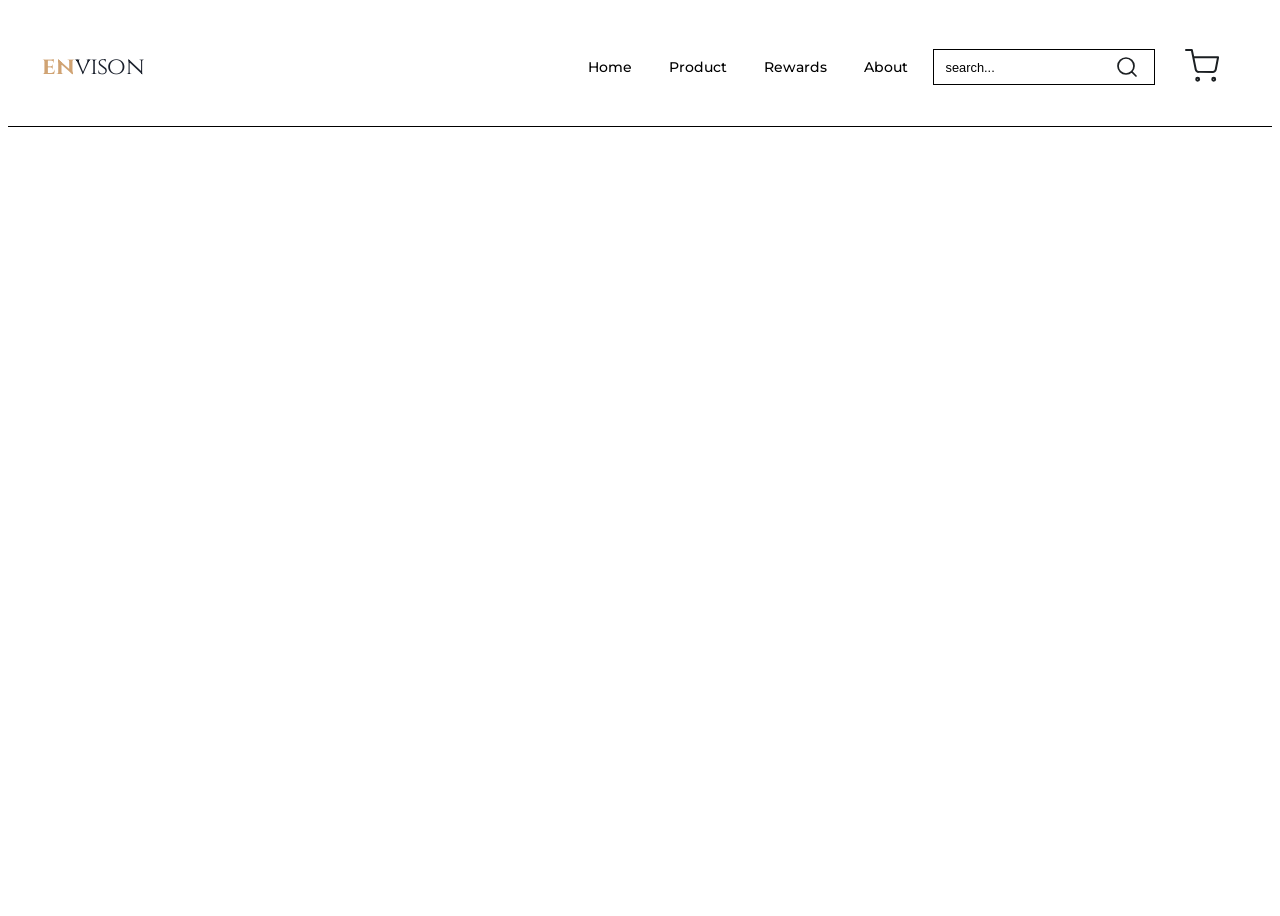
==== about.html @ c106ba1b "hell yeah" ====
<!DOCTYPE html>
<html lang="en">
<head>
    <meta charset="UTF-8">
    <meta name="viewport" content="width=device-width, initial-scale=1.0">
    <title>envision</title>
    <link rel="stylesheet" href="styles.css">
</head>
<body>
    <header class="nav">
        <div class="nav-inner">
        <a href="index.html" class="brand">
            <span class="brand-first">en</span>
            <span class="brand-second">vison</span>
        </a>
        <!-- menu -->
        <input type="checkbox" id="menu-toggle" class="menu-toggle">
        <label for="menu-toggle" class="hamburger">
            <span></span>
        </label>

        <ul class="menu">
            <li><a href="index.html">Home</a></li>
            <li><a href="">Product</a></li>
            <li><a href="">Rewards</a></li>
            <li><a href="">About</a></li>
            <form action=""class="search">
                <input type="search" placeholder="search..." required>
                <button type="submit">
                    <svg width="35" height="35" viewBox="0 0 35 35" fill="none" xmlns="http://www.w3.org/2000/svg">
                        <path d="M30.625 30.625L24.2812 24.2812M27.7083 16.0417C27.7083 22.485 22.485 27.7083 16.0417 27.7083C9.59834 27.7083 4.375 22.485 4.375 16.0417C4.375 9.59834 9.59834 4.375 16.0417 4.375C22.485 4.375 27.7083 9.59834 27.7083 16.0417Z" stroke="#1B1F22" stroke-width="2.5" stroke-linecap="round" stroke-linejoin="round"/>
                    </svg>
        
                </button>
                </form>
                <button class="nav-btn">
                    <a href="#" class="btn">
                        <svg width="35" height="33" viewBox="0 0 35 33" fill="none" xmlns="http://www.w3.org/2000/svg">
                            <path d="M1 1H6.83333L10.7417 20.5271C10.875 21.1985 11.2403 21.8016 11.7735 22.2309C12.3067 22.6601 12.9739 22.8881 13.6583 22.875H27.8333C28.5177 22.8881 29.1849 22.6601 29.7182 22.2309C30.2514 21.8016 30.6166 21.1985 30.75 20.5271L33.0833 8.29167H8.29167M14.125 30.1667C14.125 30.9721 13.4721 31.625 12.6667 31.625C11.8613 31.625 11.2083 30.9721 11.2083 30.1667C11.2083 29.3613 11.8613 28.7083 12.6667 28.7083C13.4721 28.7083 14.125 29.3613 14.125 30.1667ZM30.1667 30.1667C30.1667 30.9721 29.5137 31.625 28.7083 31.625C27.9029 31.625 27.25 30.9721 27.25 30.1667C27.25 29.3613 27.9029 28.7083 28.7083 28.7083C29.5137 28.7083 30.1667 29.3613 30.1667 30.1667Z" stroke="#1B1F22" stroke-width="2" stroke-linecap="round" stroke-linejoin="round"/>
                        </svg>
                    </a>
                </button>
        </ul>
        </div>
    </header>

    <main>
        
    </main>
    <script></script>
</body>
</html>
---- styles.css ----
@import url('https://fonts.googleapis.com/css2?family=Cinzel:wght@400..900&family=MonteCarlo&family=Montserrat:ital,wght@0,100..900;1,100..900&display=swap');
:root{
    --stroke: black;
    --text: rgb(0, 0, 0);
    --maxw: 1600px;
    --surface: white;
    --hitamp: #1A202C;
    --gold: #D0A373;
    --pblue: #3B5D79;
    --ogrey: #CFD4DA;
}
body {
    font-family: montserrat, cinzel, montecarlo;
    min-height: 100vh;
    color: var(--text);
    line-height: 1.45;
}
a{
    color: unset;
    text-decoration: none;
}

.nav{
    position: sticky;
    top: 0;
    background-color: white;
    padding: clamp(0.5rem, 1vw + 0.2rem, 1rem) clamp(1rem, 2vw + 0.5rem, 3rem);
    border-bottom: 1.5px solid var(--stroke);
    z-index: 100;
}

.nav-inner{
    max-width: var(--maxw);
    margin: auto;
    display: flex;
    align-items: center;
    justify-content: space-between;
    
}

.brand {
    display: flex;
    align-items: center;
    text-decoration: none;
    font-size: clamp(1.1rem, 2vw, 1.5rem);
    line-height: 1.5;

}
.brand-first{
    font-family: cinzel, sans-serif;
    font-weight: 700;
    color: var(--gold);
}

.brand-second{
    font-family: cinzel, serif;
    color: var(--hitamp);
    letter-spacing: -0.03em;
}

.menu {
    display: flex;
    align-items: center;
    gap: clamp(0.75rem, 1vw, 1.5rem);
    list-style: none;
}

.menu a{
    text-decoration: none;
    padding: 0.5rem 0.75rem;
    font-size: clamp(0.9rem, 0.9vw, 1.05rem);
    font-weight: 500;
    color: black;
    transition: 0.2s;
}

.menu a:hover{
    color:var(--gold);
}

.search{
    position: relative;
}

.search input{
    width: 100%;
    padding: 0.6rem 2.5rem 0.6rem 0.75rem;
    font-size: 0.8rem;
    color: black;
    border: 1px solid black;
    outline: none;
}

.search input::placeholder{
    color: black;

}

.search button{
    position: absolute;
    right: 0.6rem;
    top: 50%;
    transform: translateY(-50%);
    -webkit-transform: translateY(-50%);
    -moz-transform: translateY(-50%);
    -ms-transform: translateY(-50%);
    -o-transform: translateY(-50%);
    background-color: none;
    cursor: pointer;
    color: black;
    display: flex;
    align-items: center;
}

.search svg{
    width: clamp(18px, 2vw, 24px);
    height: clamp(18px, 2vw, 24px);
    
}

.nav-btn{
    display: flex;
    align-items: center;
    justify-content: center;
}

button{
    background-color: transparent;
    border: none;
}
.menu-toggle{
    display: none;
}
.hamburger {
    display: none;
    width: clamp(40px, 6vw, 45px);
    height: clamp(40px,6vw, 45px);
    align-items: center;
    border: 12px;
    background-color: rgb(255, 255, 255);
    cursor: pointer;
}

.hamburger span,
.hamburger span::before,
.hamburger span::after{
    display: block;
    width: 18px;
    height: 2px;
    background: rgb(0, 0, 0);
    position: relative;
    content: "";
    transition: transform 0.25s ease, top 0.25s ease, background 0.25s ease;
    -webkit-transition: transform 0.25s ease, top 0.25s ease, background 0.25s ease;
    -moz-transition: transform 0.25s ease, top 0.25s ease, background 0.25s ease;
    -ms-transition: transform 0.25s ease, top 0.25s ease, background 0.25s ease;
    -o-transition: transform 0.25s ease, top 0.25s ease, background 0.25s ease;
    transform-origin: center;
}

.hamburger span::before{
    position: absolute;
    top: -6px;
}

.hamburger span::after{
    position: absolute;
    top: 6px;

}

.hero-img{
    width: auto;
    display: flex;
    justify-content: center;
    
    padding: clamp(1.5rem, 3vw + 0.5rem, 5rem) clamp(1rem, 2vw + 0.5rem, 3rem);
    margin: auto;

}
.hero-img img{
    width: 100%;
    max-width: 1235px;
    margin: 0 auto;

}

.tagline{
    gap: 10px;
    display: flex;
    justify-content: center;
    align-items: baseline;
}
.tagline1{

    font-family: cinzel;
    font-size : clamp(1.1rem, 2vw, 1.5rem);
    line-height: 1.5;
}
.tagline2{

    font-family: montecarlo;
    font-size : clamp(2.2rem, 2vw, 3rem);
    color: var(--gold);
}
.separator{
    padding: 30px;
}


.new-arrival{
    font-family: cinzel;
    font-size: clamp(1.1rem, 2vw, 1.5rem);
    display: flex;
    align-items: center;
    justify-content: center;
    width: 100%;
    gap: 20px;
}
.new-arrival span{
    font-weight: 400;
}
.new-arrival b{
    display: block;
    flex: 1;
    height: 1px;
    background-color: black;
}
.content-grid{
    display: grid;
    padding: clamp(0.5rem, 1vw + 0.2rem, 1rem) clamp(1rem, 2vw + 0.5rem, 3rem);
    grid-template-columns: repeat(3, 1fr);
    max-width: var(--maxw);
    gap: 15px;
    margin: 0 auto;
    
}
.content img{
    width: 100%;
    height: auto;
    display: block;
}
.info{
    display: flex;
    flex-direction: column;
    justify-content: center;
    align-items: center;
}
.product-name{
    font-family: cinzel;
    font-size: clamp(0.9rem, 1.5vw + 0.2rem, 1.2rem);
    font-weight: 400;
    margin-top: 15px;
    margin-bottom: 5px;
}
.harga{
    margin-top: 0;
    font-family: montserrat;
    font-size: clamp(0.8rem, 1vw + 0.2rem, 1rem);
    font-weight: 700;
}
.container{
    margin: 0 auto;
    padding: clamp(0.5rem, 1vw + 0.2rem, 1rem) clamp(1rem, 2vw + 0.5rem, 3rem);
    gap: 15px;
    text-align: center;
}
.listproduct .item img{
    width: 100%;
}

.listproduct{
    display: grid;
    grid-template-columns: repeat(3, 1fr);
    gap: 30px;
    margin: 0 auto;
    max-width: var(--maxw);
}
.product-title{
    font-family: cinzel;
    font-size: clamp(1.1rem, 2vw, 1.5rem);
    margin-top: clamp(2.5rem, 4vw, 3.75rem);
    margin-bottom: clamp(1.8rem, 3vw, 2.8rem);

}

.item h2{
    font-family: cinzel;
    font-weight: 400;
    font-size: clamp(1rem, 1.2vw + 0.1rem, 1.35rem);
    margin-top: 15px;
    margin-bottom: 5px;
}
.item .price{
    font-weight: 700;
    font-family: montserrat;
    font-size: clamp(0.85rem, 1vw, 1.1rem);
}

/* detail.html */
.detail{
    display: grid;
    grid-template-columns: repeat(2, 1fr);
    margin: 0 auto;
    max-width: var(--maxw);
    gap: 30px;
    justify-content: start;
}
.detail .image{
    width: 100%;
}

.detail .image img{
    width: 100%;
    height: auto;
    display: block;
}
.detail .konten{
    display: flex;
    flex-direction: column;
    align-items: center;
    justify-content: flex-start;
    padding-top: 20px;

    width: 100%;
}
.konten .name{
    font-family: cinzel;
    font-size: clamp(1.8rem, 4vw, 2.5rem);
    border-bottom: 1.5px solid var(--stroke);
    max-width: 400px;
    width: 100%;
    font-weight: 400;
}
.detail .price{
    font-size: clamp(1.2rem, 2.5vw, 1.5rem);
    font-family: montserrat;
    font-weight: 700;
}
.buttons{
    display: flex;
    flex-direction: column;
    align-items: center;
    gap: clamp(0.7rem, 1.2vw, 1rem);
    margin-top: clamp(1.5rem, 3vw, 2rem);
    margin-bottom: clamp(1.5rem, 3vw, 2rem);
    width: 100%;
    max-width: 400px
}
.buttons button{
    width: 100%;
    padding: clamp(0.9rem, 1.8vw, 1.15rem) clamp(1.2rem, 2vw, 1.5rem);
    font-family: montserrat;
    font-weight: 600;
    letter-spacing: 0.05em;
    text-transform: lowercase;
    border-radius: 2px;
    cursor: pointer;
    display: flex;
    align-items: center;
    justify-content: center;
    transition: background-color 0.3s ease;
}
.buttons button:first-child{
    background-color: var(--gold);
    color: white;
}
.buttons button:first-child:hover{
    background-color: #b98f5f;
}
.buttons button:last-child{
    background-color: var(--hitamp);
    color: white;
}
.buttons button:last-child:hover{
    background-color: #2a3444;
}
.buttons button:last-child span{
    display: inline-flex;
    align-items: center;
    justify-content: center;
    width: 0;
    opacity: 0;
    margin-left: 0;
    overflow: hidden;
    transition: width 0.3s ease, opacity 0.3s ease, margin-left 0.3s ease;
}
.buttons button:last-child:hover span{
    width: clamp(16px, 2vw, 22px);
    opacity: 1;
    margin-left: clamp(6px, 1vw, 10px)
}
.buttons button:last-child svg{
    width: 100%;
    height: auto;
}

.buttons button:last-child svg path{
    stroke: white;
}
.detailed .description-title{
    text-align: left;
    font-family: montserrat;
    font-weight: 600;
    margin-top: clamp(1rem, 2vw, 1.5rem);
    font-size: clamp(1.1rem, 2vw, 1.5rem);
    margin-bottom: clamp(1rem, 2vw, 1.5rem);
}
.detailed .description{
    text-align: left;
    font-size: clamp(1.1rem, 2vw, 1.5rem);
    font-family: montserrat;
}
.cart-step{
    display: flex;
    justify-content: center;
    gap: 8px;
}
.cart-step a,
.cart-step div{
    display: flex;
    align-items: center;
    justify-content: center;
}
.cart-step svg{
    display: flex;
    align-items: center;
    justify-content: center;
}
/* responsive */
@media(max-width: 900px){
    .menu{
        position: absolute;
        top: 100%;
        left: 0;
        right: 0;
        flex-direction: column;
        align-items: center;
        gap: 1rem;
        background-color: white;
        max-height: 0;
        padding: 0;
        opacity: 0;
        overflow: hidden;
        pointer-events: none;
        transition: max-height 0.4s ease, opacity 0.4s ease, padding 0.4s ease;
        -webkit-transition: max-height 0.4s ease, opacity 0.4s ease, padding 0.4s ease;
        -moz-transition: max-height 0.4s ease, opacity 0.4s ease, padding 0.4s ease;
        -ms-transition: max-height 0.4s ease, opacity 0.4s ease, padding 0.4s ease;
        -o-transition: max-height 0.4s ease, opacity 0.4s ease, padding 0.4s ease;
    }

    .menu li{
        display: flex;
        align-items: center;
        justify-content: center;
        width: 90%;
        border-bottom: 1px solid white;
    }

    .menu li a{
        padding: 10px 0;
    }

    .menu .search,
    .menu .nav-btn{
        width: 90%;
        margin-top: 1rem;
    }

    .menu-toggle:checked~.menu{
        max-height: 100vw;
        height: 100vw;
        padding: 1.5rem 0;
        opacity: 1;
        pointer-events: auto;
    }

    .hamburger{
        display: flex;
    }

    .menu-toggle:checked~.hamburger span{
        background: transparent;
    }
    .menu-toggle:checked~.hamburger span::before{
        top: 0;
        transform: rotate(45deg);
        -webkit-transform: rotate(45deg);
        -moz-transform: rotate(45deg);
        -ms-transform: rotate(45deg);
        -o-transform: rotate(45deg);
    }
    .menu-toggle:checked~.hamburger span::after{
        top: 0;
        transform: rotate(-45deg);
        -webkit-transform: rotate(-45deg);
        -moz-transform: rotate(-45deg);
        -ms-transform: rotate(-45deg);
        -o-transform: rotate(-45deg);
    }
    .hero-img{
        max-width: 100%;
        padding: 0 0    ;
    }
    .listproduct .item img{
        max-width: 100%;
        padding: 0 0;
}
}

@media screen and (max-width: 768px) {
    .content-grid {

        grid-template-columns: repeat(2, 1fr);
        gap: 30px;
    }
    .listproduct{
        grid-template-columns: repeat(2, 1fr);
        gap: 30px;
    }
    .detail{
        grid-template-columns: repeat(1, 1fr);
    }
    .detailed .description-title{
        text-align: center;
    }
}
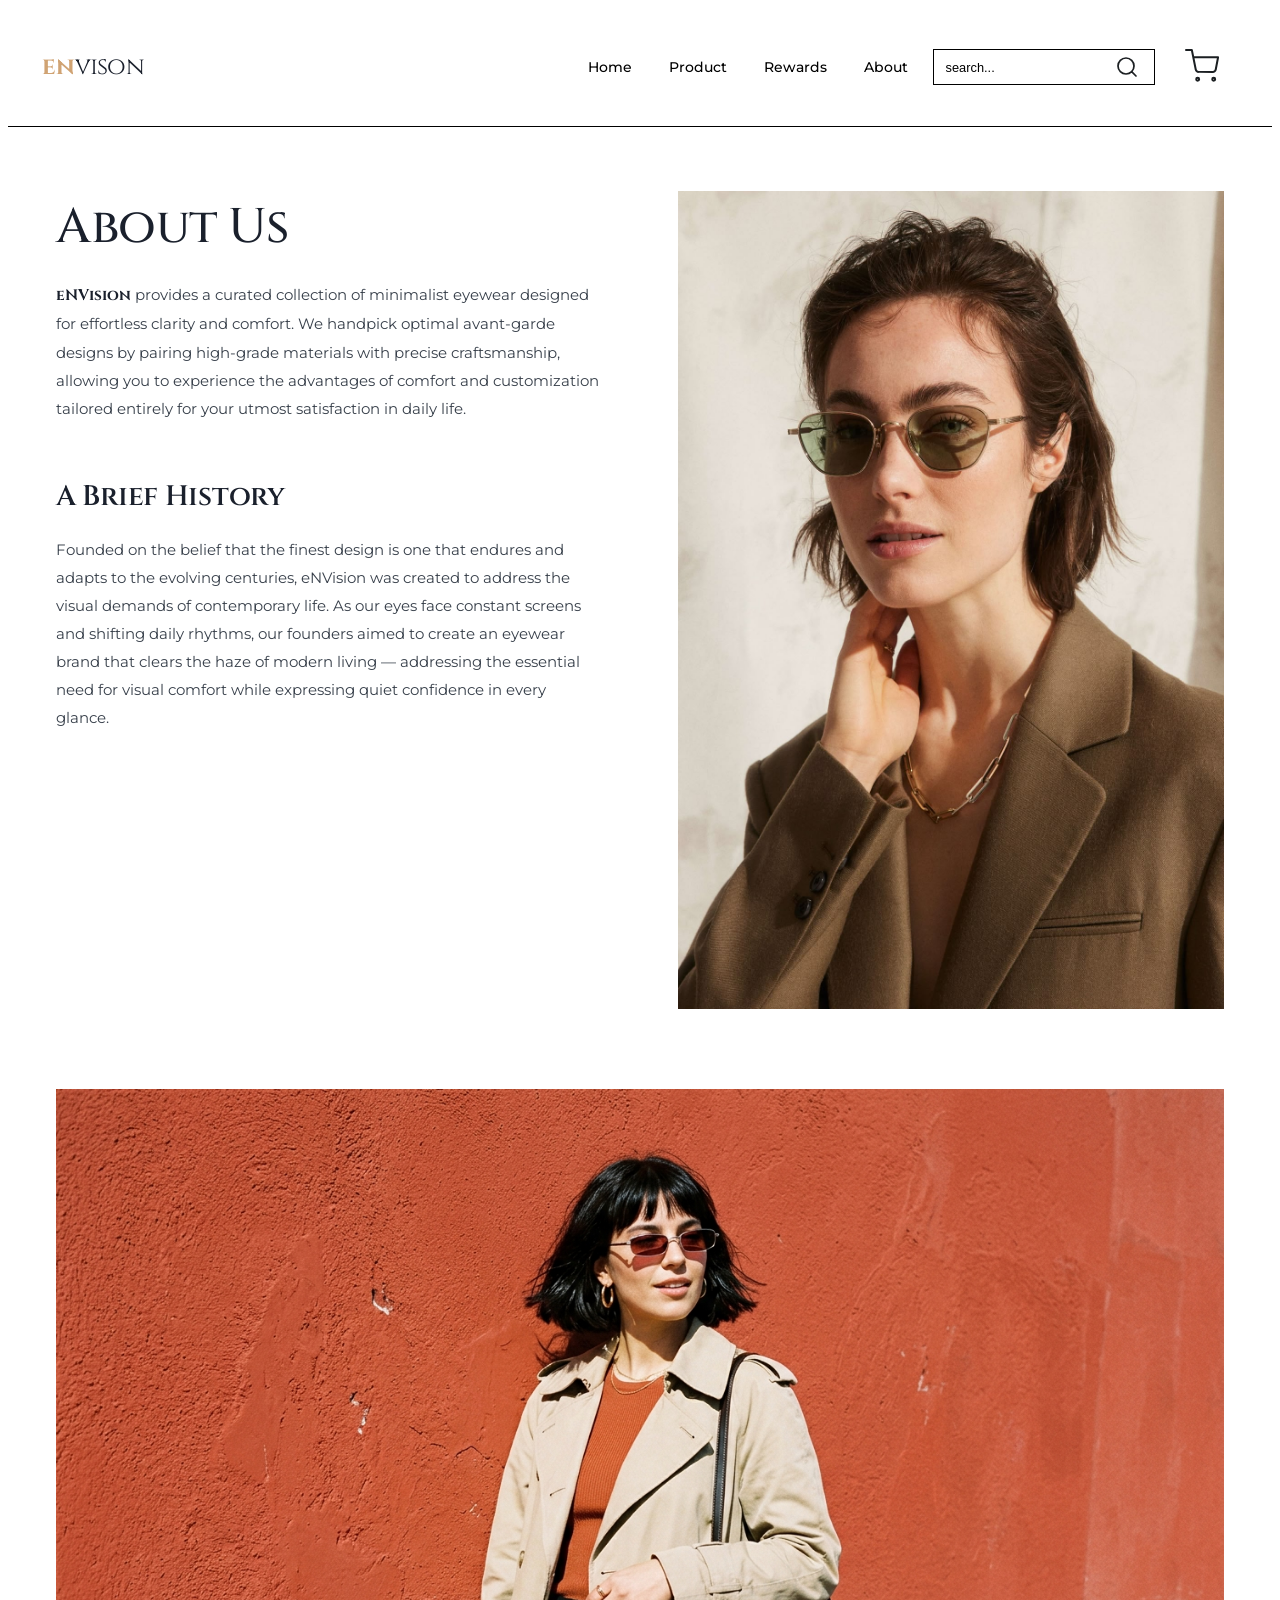
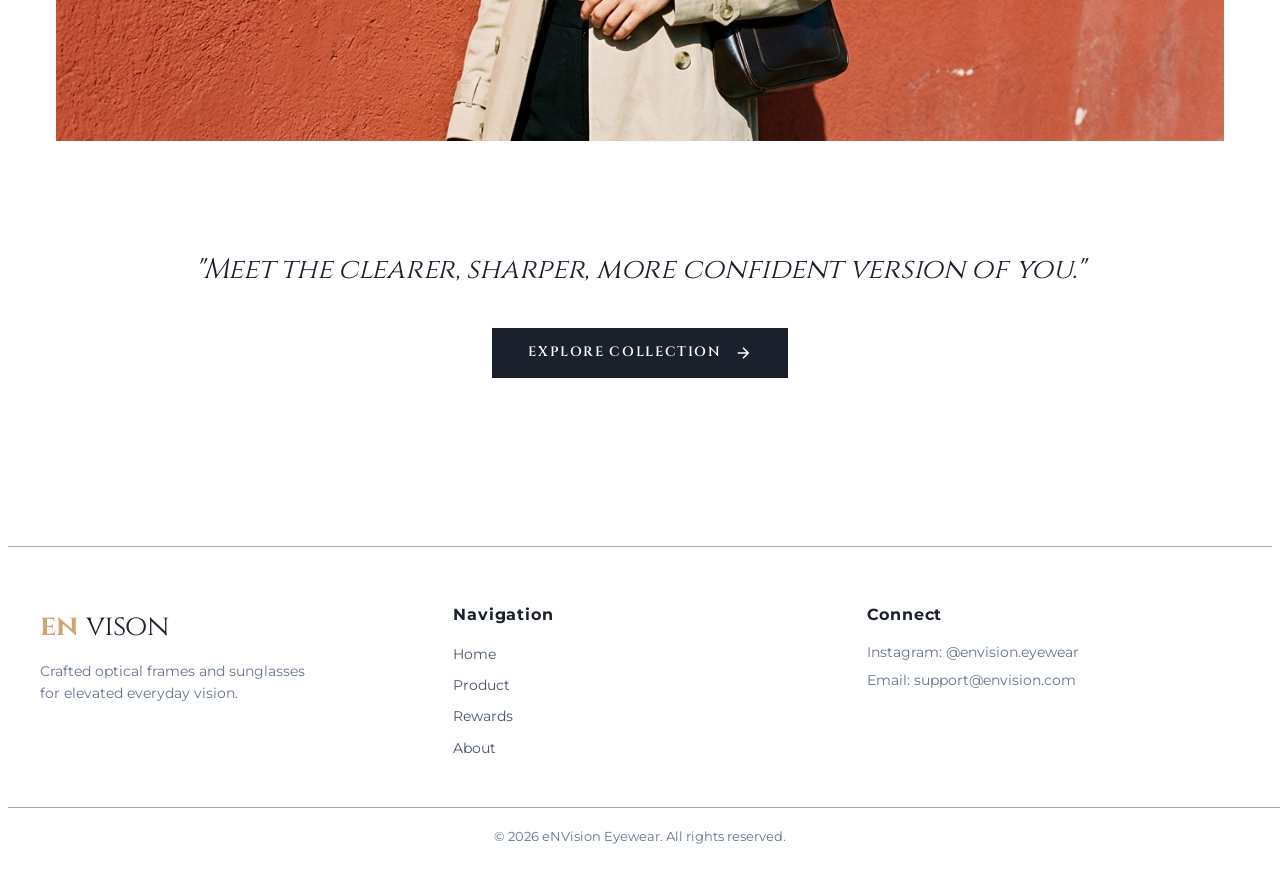
==== commit 0a551691: "yey jadi" ====
--- a/about.html
+++ b/about.html
@@ -21,9 +21,9 @@
 
         <ul class="menu">
             <li><a href="index.html">Home</a></li>
-            <li><a href="">Product</a></li>
-            <li><a href="">Rewards</a></li>
-            <li><a href="">About</a></li>
+            <li><a href="product.html">Product</a></li>
+            <li><a href="rewards.html">Rewards</a></li>
+            <li><a href="about.html">About</a></li>
             <form action=""class="search">
                 <input type="search" placeholder="search..." required>
                 <button type="submit">
@@ -34,19 +34,90 @@
                 </button>
                 </form>
                 <button class="nav-btn">
-                    <a href="#" class="btn">
-                        <svg width="35" height="33" viewBox="0 0 35 33" fill="none" xmlns="http://www.w3.org/2000/svg">
-                            <path d="M1 1H6.83333L10.7417 20.5271C10.875 21.1985 11.2403 21.8016 11.7735 22.2309C12.3067 22.6601 12.9739 22.8881 13.6583 22.875H27.8333C28.5177 22.8881 29.1849 22.6601 29.7182 22.2309C30.2514 21.8016 30.6166 21.1985 30.75 20.5271L33.0833 8.29167H8.29167M14.125 30.1667C14.125 30.9721 13.4721 31.625 12.6667 31.625C11.8613 31.625 11.2083 30.9721 11.2083 30.1667C11.2083 29.3613 11.8613 28.7083 12.6667 28.7083C13.4721 28.7083 14.125 29.3613 14.125 30.1667ZM30.1667 30.1667C30.1667 30.9721 29.5137 31.625 28.7083 31.625C27.9029 31.625 27.25 30.9721 27.25 30.1667C27.25 29.3613 27.9029 28.7083 28.7083 28.7083C29.5137 28.7083 30.1667 29.3613 30.1667 30.1667Z" stroke="#1B1F22" stroke-width="2" stroke-linecap="round" stroke-linejoin="round"/>
-                        </svg>
+                    <a href="cart.html" class="btn cart-icon-wrapper">
+                        <span class="icon-box">
+                            <svg width="35" height="33" viewBox="0 0 35 33" fill="none" xmlns="http://www.w3.org/2000/svg">
+                                <path d="M1 1H6.83333L10.7417 20.5271C10.875 21.1985 11.2403 21.8016 11.7735 22.2309C12.3067 22.6601 12.9739 22.8881 13.6583 22.875H27.8333C28.5177 22.8881 29.1849 22.6601 29.7182 22.2309C30.2514 21.8016 30.6166 21.1985 30.75 20.5271L33.0833 8.29167H8.29167M14.125 30.1667C14.125 30.9721 13.4721 31.625 12.6667 31.625C11.8613 31.625 11.2083 30.9721 11.2083 30.1667C11.2083 29.3613 11.8613 28.7083 12.6667 28.7083C13.4721 28.7083 14.125 29.3613 14.125 30.1667ZM30.1667 30.1667C30.1667 30.9721 29.5137 31.625 28.7083 31.625C27.9029 31.625 27.25 30.9721 27.25 30.1667C27.25 29.3613 27.9029 28.7083 28.7083 28.7083C29.5137 28.7083 30.1667 29.3613 30.1667 30.1667Z" stroke="#1B1F22" stroke-width="2" stroke-linecap="round" stroke-linejoin="round"/>
+                            </svg>
+                            <span class="cart-count hidden">0</span>
+                        </span>
                     </a>
                 </button>
         </ul>
         </div>
     </header>
 
-    <main>
-        
+    <main >
+        <div class="about-container">
+            <section class="about-split-section">
+            <div class="about-text-content">
+                <div class="about-block">
+                    <h1 class="about-main-heading">About Us</h1>
+                    <p class="about-body-p">
+                        <strong>eNVision</strong> provides a curated collection of minimalist eyewear designed for effortless clarity and comfort. We handpick optimal avant-garde designs by pairing high-grade materials with precise craftsmanship, allowing you to experience the advantages of comfort and customization tailored entirely for your utmost satisfaction in daily life.
+                    </p>
+                </div>
+
+                <div class="about-block">
+                    <h2 class="about-sub-heading">A Brief History</h2>
+                    <p class="about-body-p">
+                        Founded on the belief that the finest design is one that endures and adapts to the evolving centuries, eNVision was created to address the visual demands of contemporary life. As our eyes face constant screens and shifting daily rhythms, our founders aimed to create an eyewear brand that clears the haze of modern living — addressing the essential need for visual comfort while expressing quiet confidence in every glance.
+                    </p>
+                </div>
+            </div>
+
+            <div class="about-media-col">
+                <div class="about-portrait-holder">
+                    <img src="./images/model.jpg" alt="eNVision Lifestyle Model">
+                </div>
+            </div>
+            </section>
+
+            <section class="about-banner-section">
+                <div class="about-banner-holder">
+                    <img src="./images/model2.jpg" alt="eNVision Red Lens Eyewear Editorial Model Banner">
+                </div>
+            </section>
+
+            <section class="about-quote-section">
+                <p class="about-quote-text">
+                    "Meet the clearer, sharper, more confident version of you."
+                </p>
+                <a href="product.html" class="about-cta-btn">
+                    Explore Collection
+                    <svg width="18" height="18" viewBox="0 0 24 24" fill="none" stroke="currentColor" stroke-width="2"><path d="M5 12h14M12 5l7 7-7 7"/></svg>
+                </a>
+            </section>
+        </div>
     </main>
-    <script></script>
+        <footer class="footer">
+        <div class="footer-container">
+            <div class="footer-brand">
+                <a href="index.html" class="brand">
+                    <span class="brand-first">en</span>
+                    <span class="brand-second">vison</span>
+                </a>
+                <p class="footer-desc">Crafted optical frames and sunglasses for elevated everyday vision.</p>
+            </div>
+            <div class="footer-links">
+                <h4>Navigation</h4>
+                <ul>
+                    <li><a href="index.html">Home</a></li>
+                    <li><a href="product.html">Product</a></li>
+                    <li><a href="rewards.html">Rewards</a></li>
+                    <li><a href="about.html">About</a></li>
+                </ul>
+            </div>
+            <div class="footer-contact">
+                <h4>Connect</h4>
+                <p>Instagram: @envision.eyewear</p>
+                <p>Email: support@envision.com</p>
+            </div>
+        </div>
+        <div class="footer-bottom">
+            <p>&copy; 2026 eNVision Eyewear. All rights reserved.</p>
+        </div>
+    </footer>
+    <script src="script.js"></script>
 </body>
 </html>
--- a/styles.css
+++ b/styles.css
@@ -10,6 +10,7 @@
     --pblue: #3B5D79;
     --ogrey: #CFD4DA;
 }
+
 body {
     font-family: montserrat, cinzel, montecarlo;
     min-height: 100vh;
@@ -415,7 +416,10 @@
 .cart-step{
     display: flex;
     justify-content: center;
-    gap: 8px;
+    gap: 2vw;
+    padding-top: 2rem;
+    padding-bottom: 2rem;
+
 }
 .cart-step a,
 .cart-step div{
@@ -423,11 +427,590 @@
     align-items: center;
     justify-content: center;
 }
-.cart-step svg{
-    display: flex;
+.cart-step h2{
+    font-size: clamp(1.1rem, 2vw, 1.5rem);
+}
+.cart-active,
+.cart-inactive{
+    gap: 0.5vw;
+}
+
+
+.cart-step .num{
+    display: flex;
+    color: white;
+    height: clamp(1.8rem, 2vw, 3rem);
+    width: clamp(1.8rem, 2vw, 3rem);
     align-items: center;
     justify-content: center;
-}
+    border-radius: 360%;
+    -webkit-border-radius: 360%;
+    -moz-border-radius: 360%;
+    -ms-border-radius: 360%;
+    -o-border-radius: 360%;
+}
+.cart-active .num{
+    background-color: black;
+}
+.cart-active h2{
+    color: black;
+    font-family: montserrat;
+}
+
+.cart-inactive .num{
+    background-color: gray;
+    opacity: 0.8;
+}
+
+.cart-inactive h2{
+    font-family: montserrat;
+    color: gray;
+    opacity: 0.8;
+}
+.cart-inactive:hover .num{
+    background-color: black;
+    opacity: 0.9;
+}
+.cart-inactive:hover h2:hover{
+    color: black;
+    opacity: 0.9;
+}
+
+.greetings{
+    display: none;
+    text-align: center;
+    font-family: montserrat, sans-serif;
+    font-size: 1.5rem;
+    padding-top: 2rem;
+    padding-bottom: 1rem;
+}
+
+.cart{
+    padding: clamp(0.5rem, 1vw + 0.2rem, 1.5rem) clamp(1rem, 2vw + 0.5rem, 3rem);
+    max-width: var(--maxw);
+    margin: auto;
+}
+
+.cart-header{
+    display: flex;
+    padding: 10px 0;
+    font-weight: bold;
+    font-family: montserrat;
+    border-bottom: 1px solid #ccc;
+}
+
+.cart-header span{
+    flex: 1;
+    text-align: center;
+}
+
+.cart-header span:first-child{
+    flex: 2;
+    text-align: left;
+}
+
+.cart-item{
+    display: flex;
+    text-align: center;
+    padding: 15px 0;
+    border-bottom: 1px solid #ccc;
+}
+
+.cart-item .product{
+    flex: 2;
+    display: flex;
+    align-items: center;
+
+}
+.cart-item .product .product-detail{
+    margin-left: 15px;
+    text-align: left;
+}
+
+.cart-item img{
+    width: 80px;
+
+}
+.cart-item p{
+    margin: 0;
+}
+
+.cart-item :is(.price, .quantity, .total-price, .remove){
+    flex:1;
+    display: flex;
+    align-items: center;
+    justify-content: center;
+}
+.cart-item .quantity input{
+    width: 50px;
+    padding: 5px;
+    border: 1px solid #ccc;
+    outline: none;
+    text-align: center;
+}
+
+.cart-item .remove{
+
+    background-color: transparent;
+    border: none;
+    color: #333;
+    cursor: pointer;
+}
+.cart-total{
+    width: 400px;
+    margin: 50px 0 0 auto;
+}
+.cart-total h3{
+    margin-bottom: 15px;
+}
+.cart-total p{
+    display: flex;
+    justify-content: space-between;
+}
+
+.cart-total p:not(:last-of-type){
+    border-bottom: 1px solid #ccc;
+    padding-bottom: 8px;
+    margin-bottom: 8px;
+}
+
+.cart-total p:last-of-type{
+    font-weight: bold;
+}
+
+.checkout-btn{
+    display: block;
+    font-family: montserrat;
+    font-weight: 600;
+    color: white;
+    background-color: black;
+    padding: 12px 30px;
+    margin: 30px 0 0 auto;
+    letter-spacing: 0.12em;
+    transition: all 0.3s ease;
+}
+.checkout-btn:hover {
+    background: var(--gold);
+    color: white;
+    transform: translateY(-2px);
+    box-shadow: 0 10px 20px rgba(208, 163, 115, 0.25);
+}
+/* checkout page */
+.checkout-container{
+    display: flex;
+    flex-wrap: wrap;
+    gap: 20px;
+    max-width: 1500px;
+    margin: 0 auto;
+    width: 100%;
+}
+.left-items{
+    flex: 1 1 100%;
+    box-sizing: border-box;
+    padding-left: 5px;
+    padding-right: 5px;
+}
+.right-items{
+    flex:1 1 100%;
+    box-sizing: border-box;
+    padding-left: 10px;
+}
+.form input,
+.form select,
+.note textarea {
+    width: 100%;
+    box-sizing: border-box;
+    padding: 1rem;
+    border-radius: 10px;
+    -webkit-border-radius: 10px;
+    -moz-border-radius: 10px;
+    -ms-border-radius: 10px;
+    -o-border-radius: 10px;
+    margin: 10px 0;
+    border: 1px solid var(--ogrey); /* Menghidupkan border tipis agar rapi */
+}
+.note textarea{
+    min-height: 120px;
+    resize: vertical;
+}
+
+.summary{
+    padding: 25px;
+    background:white;
+    border: black solid 1.5px;
+    border-radius: 5%;
+    -webkit-border-radius: 5%;
+    -moz-border-radius: 5%;
+    -ms-border-radius: 5%;
+    -o-border-radius: 5%;
+}
+.summary .cek_title{
+    font-family: montserrat;
+    border-bottom: var(--ogrey) solid 1px;
+    font-weight: 610;
+    font-size: 1.3rem;
+    padding-bottom:  15px;
+}
+.summary .quantity-total{
+    margin-top: 10px;
+    font: montserrat;
+    font-weight: 560;
+}
+.checkout-item{
+    display: flex;
+    text-align: left;
+    padding: 15px 0;
+    border-bottom: 1px solid #ccc;
+    gap: 15px;
+    align-items: flex-start;
+}
+.checkout-item img{
+    width: 100%;
+    height: 100%;
+    display: block;
+    object-fit: cover;
+}
+.checkout-item .cek_product{
+    flex: 0 0 90px;
+    width: 90px;
+    height: 90px;
+    overflow: hidden;
+}
+.checkout-item :is(.cek_price, .cek_quantity, .cek_total-price){
+    flex:1;
+    display: flex;
+    align-items: center;
+    justify-content: left;
+}
+.checkout-item .cek_name{
+    margin-top: 0;
+    margin-bottom: 5px;
+    font-family: cinzel;
+    font-weight: 700;
+}
+.checkout-item .cek_price{
+    font-size: 0.95rem;
+}
+.checkout-item .cek_quantity input{
+    width: 45px;
+    padding: 4px;
+    border: 1px solid var(--ogrey);
+    text-align: center;
+}
+
+.summary p{
+    display: flex;
+    justify-content: space-between;
+}
+
+.summarry p:not(:last-of-type){
+    border-bottom: 1px solid #ccc;
+    padding-bottom: 8px;
+    margin-bottom: 8px;
+}
+
+.summary p:last-of-type{
+    font-weight: bold;
+}
+.hidden{
+    display: none;
+}
+.card-row{
+    display: flex;
+    justify-content: space-between;
+}
+#place-order-btn{
+    margin: 2vw 0px 0px 0px;
+}
+
+/* complete */
+.complete-container{
+    display: flex;
+    justify-content: center;
+    align-items: center;
+    padding: clamp(2rem, 5vw, 5rem) 1rem;
+}
+.complete-box{
+    max-width: 480px;
+    width: 100%;
+    text-align: center;
+    border: 1.5px solid var(--stroke);
+    padding: clamp(2rem, 4vw, 3rem);
+}
+.complete-icon{
+    font-size: clamp(3rem, 6vw, 4rem);
+    color: var(--gold);
+    margin-bottom: 1rem;
+}
+.complete-title{
+    font-family: cinzel;
+    font-size: clamp(1.5rem, 3vw, 2rem);
+    font-weight: 400;
+    margin-bottom: 0.75rem;
+}
+.complete-text{
+    font-family: montserrat;
+    color: #444;
+    margin-bottom: 1.5rem;
+}
+.complete-order-id{
+    font-family: montserrat;
+    font-weight: 700;
+    margin-bottom: 2rem;
+}
+.complete-btn{
+    display: inline-block;
+    background-color: var(--hitamp);
+    color: white;
+    font-family: montserrat;
+    font-weight: 600;
+    padding: 0.9rem 2rem;
+    transition: background-color 0.3s ease;
+}
+.complete-btn:hover{
+    background-color: #2a3444;
+}
+/* cart pokoknya */
+.nav-btn .btn{
+    position: relative;
+}
+.cart-count{
+    display: flex;
+    justify-content: center;
+    text-align: center;
+    position: absolute;
+    top: -6px;
+    right: -6px;
+    background-color: var(--gold);
+    color: white;
+    font-family: montserrat;
+    font-size: 0.7rem;
+    font-weight: 700;
+    width: 18px;
+    height: 18px;
+    line-height: 18px;
+    text-align: center;
+    border-radius: 50%;
+    -webkit-border-radius: 50%;
+    -moz-border-radius: 50%;
+    -ms-border-radius: 50%;
+    -o-border-radius: 50%;
+    min-width: 18px;
+}
+.icon-box{
+    position: relative;
+    display: inline-flex;
+    line-height: 1;
+}
+
+/* header pokoknya */
+.about-container {
+    max-width: var(--maxw);
+    margin: 0 auto;
+    padding: clamp(2.5rem, 5vw, 4.5rem) clamp(1.25rem, 4vw, 3rem);
+}
+.about-split-section {
+    display: grid;
+    grid-template-columns: 1fr 1fr;
+    gap: clamp(2.5rem, 6vw, 5.5rem);
+    align-items: start;
+    margin-bottom: 5rem;
+}
+.about-text-content {
+    display: flex;
+    flex-direction: column;
+    gap: 3.5rem;
+    padding-top: 0.5rem;
+}
+.about-block {
+    display: flex;
+    flex-direction: column;
+}
+.about-main-heading {
+    font-family: 'Cinzel', serif;
+    font-size: clamp(2.2rem, 3.8vw, 3.4rem);
+    font-weight: 500;
+    line-height: 1.2;
+    color: var(--hitamp);
+    margin: 0 0 1.5rem;
+    letter-spacing: -0.01em;
+}
+.about-sub-heading {
+    font-family: 'Cinzel', serif;
+    font-size: clamp(1.4rem, 2.2vw, 1.85rem);
+    font-weight: 600;
+    line-height: 1.3;
+    color: var(--hitamp);
+    margin: 0 0 1.25rem;
+    letter-spacing: -0.01em;
+}
+.about-body-p {
+    font-family: 'Montserrat', sans-serif;
+    font-size: clamp(0.95rem, 1.05vw, 1.05rem);
+    line-height: 1.85;
+    color: #38404B;
+    margin: 0;
+    font-weight: 400;
+}
+.about-body-p strong {
+    font-family: 'Cinzel', serif;
+    color: var(--hitamp);
+    font-weight: 700;
+}
+.about-media-col {
+    width: 100%;
+}
+.about-portrait-holder {
+    width: 100%;
+
+    overflow: hidden;
+    background: #F4F1EA;
+}
+.about-portrait-holder img {
+    width: 100%;
+    height: auto;
+    max-height: auto;
+    object-fit: cover;
+    display: block;
+    transition: transform 0.8s cubic-bezier(0.2, 1, 0.3, 1);
+}
+.about-portrait-holder:hover img {
+    transform: scale(1.02);
+}
+.about-banner-section {
+    margin: 2rem 0 5rem;
+    width: 100%;
+}
+.about-banner-holder {
+    width: 100%;
+    overflow: hidden;
+    background: #FAF8F5;
+}
+.about-banner-holder img {
+    width: 100%;
+    height: auto;
+    max-height: auto;
+    object-fit: cover;
+    object-position: center;
+    display: block;
+    transition: transform 0.8s cubic-bezier(0.2, 1, 0.3, 1);
+}
+.about-banner-holder:hover img {
+    transform: scale(1.015);
+}
+.about-quote-section {
+    text-align: center;
+    max-width: 1000px;
+    margin: 3.5rem auto 2.5rem;
+    padding: 0 1rem;
+    display: flex;
+    flex-direction: column;
+    align-items: center;
+}
+.about-quote-text {
+    font-family: 'Cinzel', serif;
+    font-size: clamp(1.35rem, 2.2vw, 1.85rem);
+    font-weight: 400;
+    line-height: 1.5;
+    color: var(--hitamp);
+    margin-bottom: 2.25rem;
+    letter-spacing: -0.01em;
+    font-style: italic;
+}
+.about-cta-btn {
+    display: inline-flex;
+    align-items: center;
+    gap: 0.75rem;
+    background: var(--hitamp);
+    color: white;
+    font-family: 'Cinzel', serif;
+    font-size: 0.85rem;
+    font-weight: 600;
+    letter-spacing: 0.12em;
+    text-transform: uppercase;
+    padding: 0.95rem 2.25rem;
+    transition: all 0.3s ease;
+    text-decoration: none;
+}
+.about-cta-btn:hover {
+    background: var(--gold);
+    color: white;
+    transform: translateY(-2px);
+    box-shadow: 0 10px 20px rgba(208, 163, 115, 0.25);
+}
+/* rewards page */
+.rewards-container {
+    max-width: 1280px;
+    margin: 0 auto;
+    padding: clamp(2rem, 4vw, 4rem) clamp(1.25rem, 4vw, 3rem);
+}
+.rewards-hero {
+    margin-bottom: 3.5rem;
+}
+.rewards-hero-frame {
+    position: relative;
+    width: 100%;
+    border-radius: 12px;
+    overflow: hidden;
+    box-shadow: 0 15px 35px rgba(0, 0, 0, 0.06);
+    border: 1px solid rgba(208, 163, 115, 0.2);
+    background: #FAF8F5;
+}
+.rewards-banner-img {
+    width: 100%;
+    height: auto;
+    max-height: 480px;
+    object-fit: cover;
+    display: block;
+    transition: transform 0.8s ease;
+}
+.rewards-hero-frame:hover .rewards-banner-img {
+    transform: scale(1.02);
+}
+.rewards-hero-overlay {
+    position: absolute;
+    bottom: 0;
+    left: 0;
+    right: 0;
+    padding: clamp(1.5rem, 4vw, 3rem);
+    background: linear-gradient(to top, rgba(27, 31, 34, 0.82) 0%, rgba(27, 31, 34, 0.4) 60%, transparent 100%);
+    color: white;
+}
+.rewards-tag {
+    font-family: 'Cinzel', serif;
+    font-size: 0.8rem;
+    letter-spacing: 0.25em;
+    text-transform: uppercase;
+    color: var(--gold);
+    font-weight: 700;
+    display: block;
+    margin-bottom: 0.5rem;
+}
+.rewards-title {
+    font-family: 'Cinzel', serif;
+    font-size: clamp(1.8rem, 3.5vw, 2.8rem);
+    font-weight: 600;
+    margin: 0 0 0.75rem;
+    letter-spacing: -0.01em;
+    color: #FFFFFF;
+}
+.rewards-subtitle {
+    font-family: 'Montserrat', sans-serif;
+    font-size: clamp(0.9rem, 1.1vw, 1.05rem);
+    line-height: 1.6;
+    color: #E2E8F0;
+    max-width: 650px;
+    margin: 0;
+}
+@media screen and (min-width: 850px) {
+    .left-items {
+        flex: 0 0 58%; 
+    }
+    .right-items {
+        flex: 0 0 38%; 
+    }
+}
+
 /* responsive */
 @media(max-width: 900px){
     .menu{
@@ -507,10 +1090,14 @@
     .listproduct .item img{
         max-width: 100%;
         padding: 0 0;
-}
-}
-
-@media screen and (max-width: 768px) {
+    }
+    .about-split-section {
+        grid-template-columns: 1fr;
+        gap: 3rem;
+    }
+}
+
+@media (max-width: 768px) {
     .content-grid {
 
         grid-template-columns: repeat(2, 1fr);
@@ -526,4 +1113,194 @@
     .detailed .description-title{
         text-align: center;
     }
+    .cart-step {
+        display: none;
+    }
+    .greetings {
+        display: block;
+    }
+    .cart{
+        padding: 0;
+    }
+    #place-order-btn{
+        width: 100%;
+    }
+    .cart-step{ display: none; }
+    .greetings{ display: block; }
+}
+
+@media (max-width: 590px) {
+    .cart-header{
+        display: flex;
+    }
+    .cart-header span:first-child{
+        text-align: left;
+        flex: 1;
+    }
+    .cart-header span:last-child{
+        text-align: center;
+        flex: 1;
+    }
+    .cart-header .space{
+        display: flex;
+        flex: 2;
+    }
+    .cart-item .product{
+        flex: 1;
+        aspect-ratio: 1 / 1;
+        overflow: hidden;
+    }
+    .product img{
+        width: 100%;
+        height: auto;
+        min-height: 100%;
+
+    }
+    .cart-item{
+        position: relative;
+        display: flex;
+        align-items: center;
+    }
+    .item-info{
+        display: flex;
+        flex-direction: column;
+        gap: 5px;
+        flex: 2;
+        text-align: left;
+        margin-left: 15px;
+
+    }
+    .item-info .item-name{
+        font-family: cinzel;
+        font-weight: 600;
+        font-size: 0.95rem;
+        margin: 0;
+    }
+    .cart-item .price{
+        display: flex;
+        justify-content: flex-start;
+        font-size: 0.85rem;
+    }
+    .cart-item .quantity{
+        display: flex;
+        justify-content: flex-start;
+        width: fit-content;
+        margin: 4px 0;
+    }
+    .cart-item .quantity input{
+        width: 45px;
+        padding: 4px;
+        border: 1px solid var(--ogrey);
+        border-radius: 6px;
+        text-align: center;
+    }
+    .cart-item .total-price{
+        display: flex;
+        justify-content: flex-start;
+        font-weight: 700;
+        font-size: 0.95rem;
+    }
+    .cart-total{
+        margin: 0;
+        width: 100%;
+    }
+    .cart-total button{
+        margin: 0;
+        width: 100%;
+    }
+}
+/* footer dibawah karena dia foot, ya pun nya jelek */
+.footer {
+    background: #FFFFFF;
+    color: #1B1F22;
+    padding: 3.5rem 0 1.5rem;
+    margin-top: 4rem;
+    border-top: 1px solid #a2a9b3;
+}
+
+.footer-container {
+    max-width: 1200px;
+    margin: 0 auto;
+    padding: 0 1.5rem 2.5rem;
+    display: grid;
+    grid-template-columns: repeat(auto-fit, minmax(220px, 1fr));
+    gap: 2.5rem;
+}
+
+.footer-brand .brand {
+    font-size: 1.8rem;
+    display: inline-block;
+    margin-bottom: 0.75rem;
+    text-decoration: none;
+}
+
+.footer-brand .brand-first {
+    color: var(--gold);
+}
+
+.footer-brand .brand-second {
+    color: var(--hitamp);
+}
+
+.footer-desc {
+    font-family: 'Montserrat', sans-serif;
+    font-size: 0.875rem;
+    color: #64748B;
+    line-height: 1.6;
+    margin: 0;
+    max-width: 280px;
+}
+
+.footer-links h4,
+.footer-contact h4 {
+    font-family: 'montserrat', serif;
+    font-size: 1rem;
+    color: var(--hitamp);
+    font-weight: 700;
+    margin: 0 0 1rem;
+    letter-spacing: 0.05em;
+}
+
+.footer-links ul {
+    list-style: none;
+    padding: 0;
+    margin: 0;
+}
+
+.footer-links li {
+    margin-bottom: 0.5rem;
+}
+
+.footer-links a {
+    color: #475569;
+    text-decoration: none;
+    font-family: 'Montserrat', sans-serif;
+    font-size: 0.9rem;
+    transition: color 0.2s ease;
+}
+
+.footer-links a:hover {
+    color: var(--gold);
+}
+
+.footer-contact p {
+    font-family: 'Montserrat', sans-serif;
+    font-size: 0.875rem;
+    color: #64748B;
+    margin: 0 0 0.5rem;
+}
+
+.footer-bottom {
+    width: 100%;
+    border-top: 1px solid #a2a9b3;
+    padding-right: 1.5rem;
+    text-align: center;
+}
+
+.footer-bottom p {
+    font-family: 'Montserrat', sans-serif;
+    padding-top: 20px;
+    font-size: 0.8rem;
+    color: #64748B;
+    margin: 0;
 }
